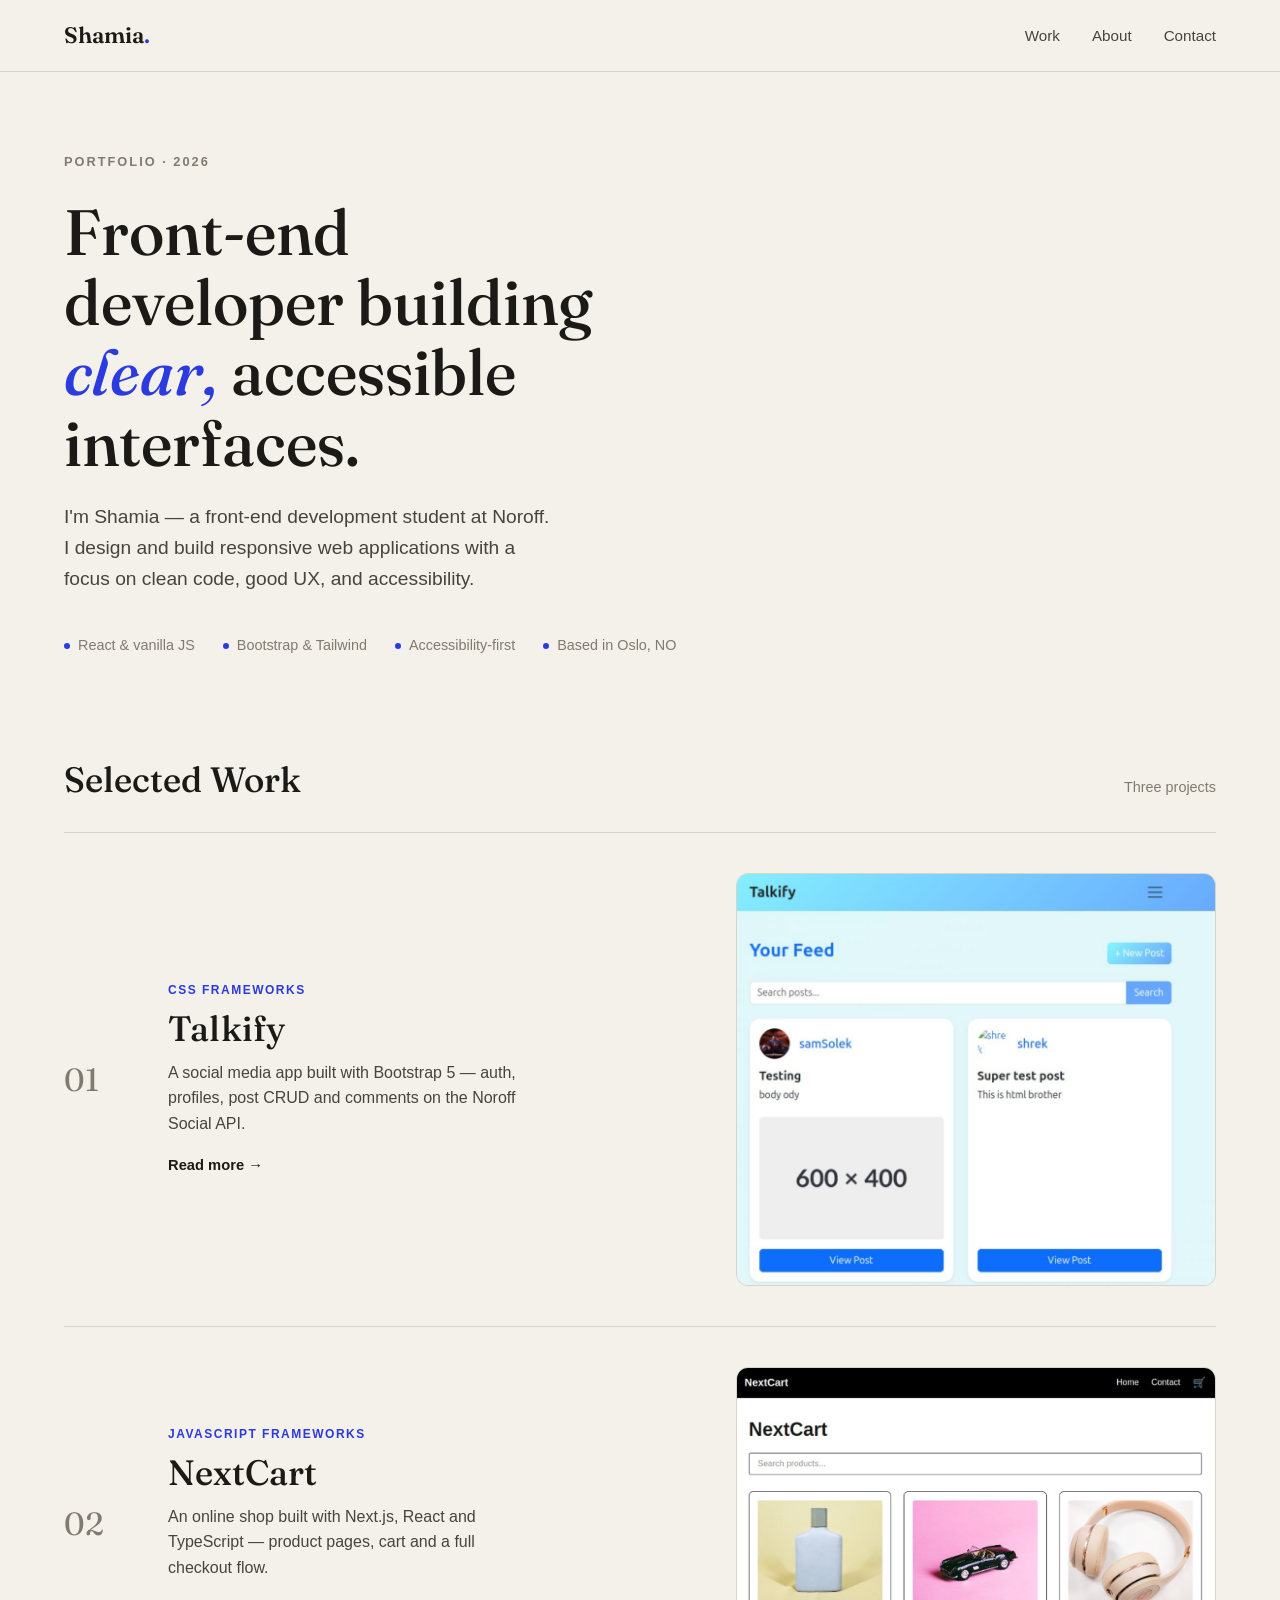
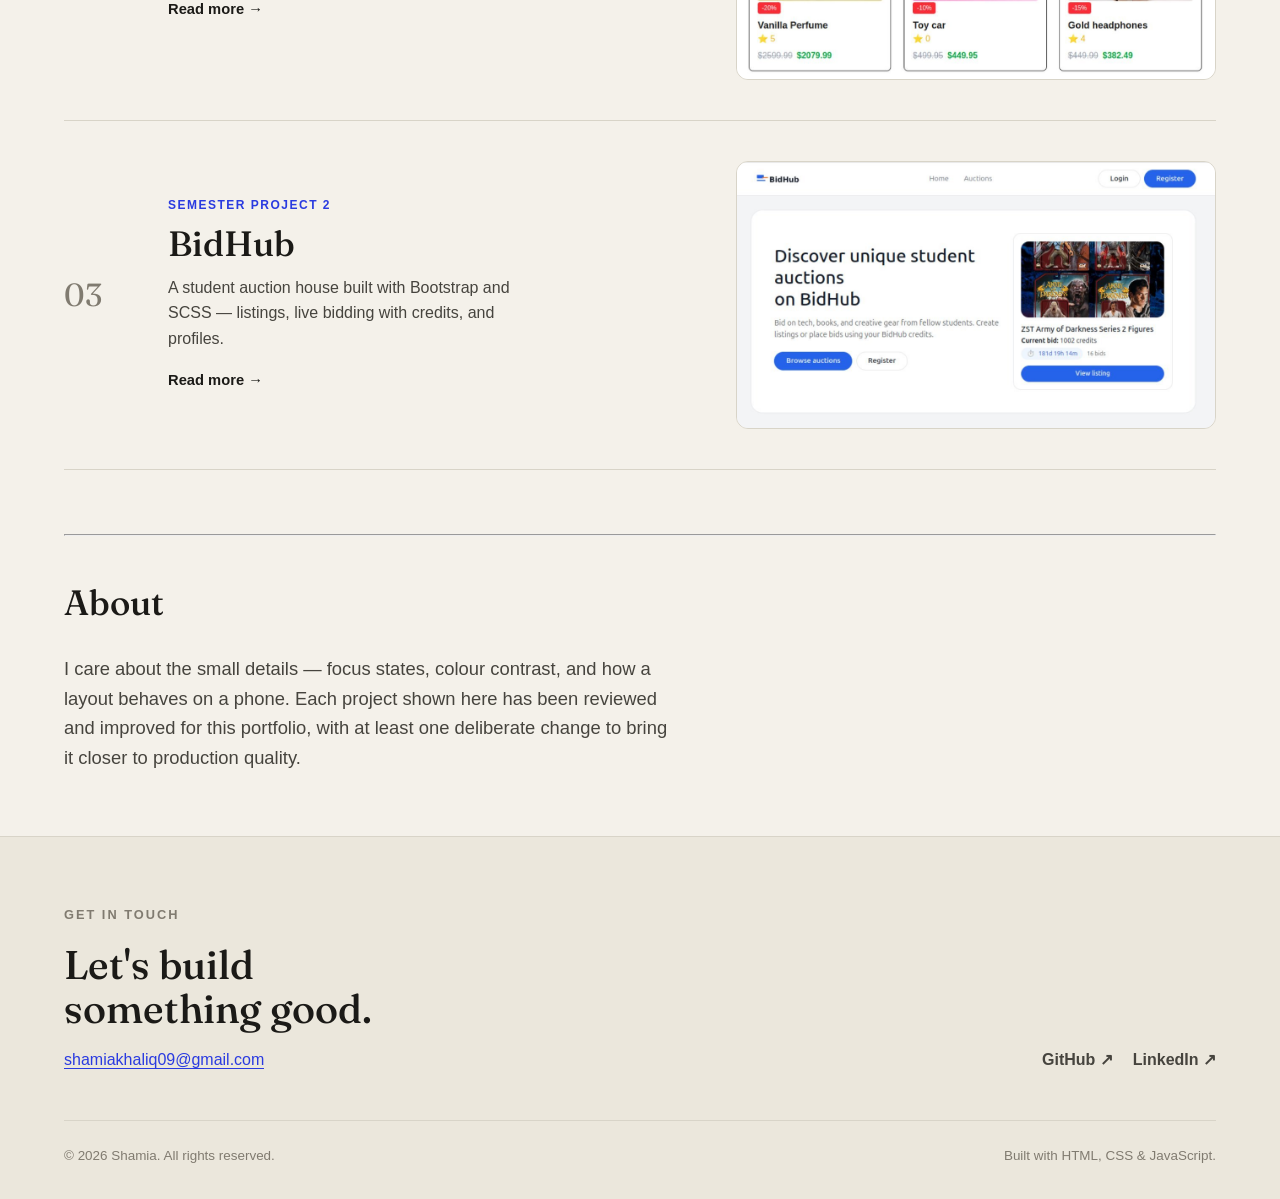
==== index.html @ b8490614 "Build portfolio: home page, three projects single page, styles and added favicona and the screen sho" ====
<!doctype html>
<html lang="en">
  <head>
    <meta charset="UTF-8" />
    <meta name="viewport" content="width=device-width, initial-scale=1.0" />
    <title>Shamia — Front-End Developer · Portfolio</title>
    <meta
      name="description"
      content="Portfolio of Shamia, front-end development student at Noroff. Featuring projects built with Bootstrap, React, and the Noroff APIs."
    />
    <link rel="icon" href="images/favicon.ico" />
    <link
      href="https://fonts.googleapis.com/css2?family=Fraunces:ital,opsz,wght@0,9..144,500;0,9..144,600;1,9..144,500&family=Hanken+Grotesque:wght@400;500;600;700&display=swap"
      rel="stylesheet"
    />
    <link rel="stylesheet" href="css/variables.css" />
    <link rel="stylesheet" href="css/styles.css" />
  </head>
  <body>
    <a class="skip-link" href="#work">Skip to projects</a>

    <header class="site-header">
      <div class="wrap nav">
        <a class="brand" href="index.html">Shamia<span class="dot">.</span></a>
        <button
          class="nav-toggle"
          aria-label="Toggle menu"
          aria-expanded="false"
        >
          ☰
        </button>
        <ul class="nav-links">
          <li><a href="#work">Work</a></li>
          <li><a href="#about">About</a></li>
          <li><a href="#contact">Contact</a></li>
        </ul>
      </div>
    </header>

    <main>
      <section class="hero wrap">
        <span class="eyebrow">Portfolio · 2026</span>
        <h1>
          Front-end developer building
          <span class="accent">clear,</span> accessible interfaces.
        </h1>
        <p class="hero-sub">
          I'm Shamia — a front-end development student at Noroff. I design and
          build responsive web applications with a focus on clean code, good UX,
          and accessibility.
        </p>
        <div class="hero-meta">
          <span><span class="dot-sep"></span> React &amp; vanilla JS</span>
          <span><span class="dot-sep"></span> Bootstrap &amp; Tailwind</span>
          <span><span class="dot-sep"></span> Accessibility-first</span>
          <span><span class="dot-sep"></span> Based in Oslo, NO</span>
        </div>
      </section>

      <section id="work" class="wrap">
        <div class="section-head">
          <h2>Selected Work</h2>
          <span class="count">Three projects</span>
        </div>

        <div class="work-list">
          <a class="card" href="project-talkify.html">
            <span class="card-index">01</span>
            <div class="card-body">
              <p class="card-kicker">CSS Frameworks</p>
              <h3 class="card-title">Talkify</h3>
              <p class="card-desc">
                A social media app built with Bootstrap 5 — auth, profiles, post
                CRUD and comments on the Noroff Social API.
              </p>
              <span class="read-more">Read more &rarr;</span>
            </div>
            <div class="card-media">
              <img
                src="images/talkify.jpg"
                alt="Screenshot of the Talkify social media app"
                width="600"
                height="400"
              />
            </div>
          </a>

          <a class="card" href="project-nextcart.html">
            <span class="card-index">02</span>
            <div class="card-body">
              <p class="card-kicker">JavaScript Frameworks</p>
              <h3 class="card-title">NextCart</h3>
              <p class="card-desc">
                An online shop built with Next.js, React and TypeScript —
                product pages, cart and a full checkout flow.
              </p>
              <span class="read-more">Read more &rarr;</span>
            </div>
            <div class="card-media">
              <img
                src="images/nextcart.jpg"
                alt="Screenshot of the NextCart online shop"
                width="600"
                height="400"
              />
            </div>
          </a>

          <a class="card" href="project-bidhub.html">
            <span class="card-index">03</span>
            <div class="card-body">
              <p class="card-kicker">Semester Project 2</p>
              <h3 class="card-title">BidHub</h3>
              <p class="card-desc">
                A student auction house built with Bootstrap and SCSS —
                listings, live bidding with credits, and profiles.
              </p>
              <span class="read-more">Read more &rarr;</span>
            </div>
            <div class="card-media">
              <img
                src="images/bidhub.jpg"
                alt="Screenshot of the BidHub auction app"
                width="600"
                height="400"
              />
            </div>
          </a>
        </div>
      </section>

      <section id="about" class="wrap">
        <hr class="rule" />
        <div class="section-head">
          <h2>About</h2>
        </div>
        <p class="about-text">
          I care about the small details — focus states, colour contrast, and
          how a layout behaves on a phone. Each project shown here has been
          reviewed and improved for this portfolio, with at least one deliberate
          change to bring it closer to production quality.
        </p>
      </section>
    </main>

    <footer id="contact" class="site-footer">
      <div class="wrap">
        <div class="footer-grid">
          <div class="footer-cta">
            <span class="eyebrow">Get in touch</span>
            <h2>Let's build something good.</h2>
            <p class="footer-email">
              <a class="mail" href="mailto:shamiakhaliq09@gmail.com"
                >shamiakhaliq09@gmail.com</a
              >
            </p>
          </div>
          <ul class="footer-social">
            <li>
              <a
                href="https://github.com/Shamia702"
                target="_blank"
                rel="noopener noreferrer"
                >GitHub ↗</a
              >
            </li>
            <li>
              <a
                href="https://www.linkedin.com/in/shamia-shamia-6892a81a2/?skipRedirect=true"
                target="_blank"
                rel="noopener noreferrer"
                >LinkedIn ↗</a
              >
            </li>
          </ul>
        </div>
        <div class="footer-base">
          <span>© 2026 Shamia. All rights reserved.</span>
          <span>Built with HTML, CSS &amp; JavaScript.</span>
        </div>
      </div>
    </footer>

    <script src="js/script.js"></script>
  </body>
</html>
---- css/variables.css ----
:root {
  --background: #f4f1ea;
  --background-alt: #ebe7dc;
  --card-bg: #fbfaf6;
  --text: #1b1a17;
  --text-soft: #46443e;
  --text-muted: #807b70;
  --border: #d8d4c8;
  --accent: #2a3be0;

  --font-display: "Fraunces", Georgia, serif;
  --font-body: "Hanken Grotesque", Arial, sans-serif;
}
---- css/styles.css ----
* {
  margin: 0;
  padding: 0;
  box-sizing: border-box;
}

img {
  display: block;
  max-width: 100%;
  height: auto;
}

a {
  color: inherit;
}

body {
  font-family: var(--font-body);
  background-color: var(--background);
  color: var(--text);
  line-height: 1.6;
}

.skip-link {
  position: absolute;
  left: 1rem;
  top: -3rem;
  background-color: var(--text);
  color: var(--background);
  padding: 0.6rem 1rem;
  border-radius: 6px;
  z-index: 100;
}

.skip-link:focus {
  top: 1rem;
}

a:focus-visible,
button:focus-visible {
  outline: 3px solid var(--accent);
  outline-offset: 2px;
}
.wrap {
  width: 90%;
  max-width: 1160px;
  margin: 0 auto;
}

h1,
h2,
h3 {
  font-family: var(--font-display);
  font-weight: 500;
  line-height: 1.1;
}

.eyebrow {
  font-size: 0.8rem;
  font-weight: 600;
  letter-spacing: 2px;
  text-transform: uppercase;
  color: var(--text-muted);
}

.site-header {
  position: sticky;
  top: 0;
  z-index: 50;
  background-color: var(--background);
  border-bottom: 1px solid var(--border);
}

.nav {
  display: flex;
  align-items: center;
  justify-content: space-between;
  padding: 1.1rem 0;
}

.brand {
  font-family: var(--font-display);
  font-size: 1.4rem;
  font-weight: 600;
  text-decoration: none;
}

.brand .dot {
  color: var(--accent);
}

.nav-links {
  display: flex;
  gap: 2rem;
  list-style: none;
  align-items: center;
}

.nav-links a {
  text-decoration: none;
  font-size: 0.95rem;
  font-weight: 500;
  color: var(--text-soft);
}

.nav-links a:hover {
  color: var(--accent);
}

.nav-toggle {
  display: none;
  background: none;
  border: none;
  cursor: pointer;
  padding: 0.4rem;
  font-size: 1.6rem;
  line-height: 1;
}
.hero {
  padding: 5rem 0 3.5rem 0;
}

.hero .eyebrow {
  display: block;
  margin-bottom: 1.5rem;
}

.hero h1 {
  font-size: 4rem;
  max-width: 14ch;
}

.hero h1 .accent {
  color: var(--accent);
  font-style: italic;
}

.hero-sub {
  margin-top: 1.5rem;
  max-width: 46ch;
  font-size: 1.2rem;
  color: var(--text-soft);
}

.hero-meta {
  margin-top: 2.5rem;
  display: flex;
  flex-wrap: wrap;
  gap: 0.75rem 1.75rem;
  font-size: 0.9rem;
  color: var(--text-muted);
}

.hero-meta span {
  display: flex;
  align-items: center;
  gap: 0.5rem;
}

.dot-sep {
  width: 6px;
  height: 6px;
  border-radius: 50%;
  background-color: var(--accent);
}
.section-head {
  display: flex;
  align-items: baseline;
  justify-content: space-between;
  flex-wrap: wrap;
  padding-top: 3rem;
  padding-bottom: 2rem;
}

.section-head h2 {
  font-size: 2.2rem;
}

.section-head .count {
  color: var(--text-muted);
  font-size: 0.9rem;
}

.work-list {
  padding-bottom: 4rem;
}

.card {
  display: grid;
  grid-template-columns: 4rem 1.1fr 1fr;
  gap: 2.5rem;
  align-items: center;
  padding: 2.5rem 0;
  border-top: 1px solid var(--border);
  text-decoration: none;
  color: inherit;
}

.work-list .card:last-child {
  border-bottom: 1px solid var(--border);
}

.card:hover .card-title {
  color: var(--accent);
}

.card:hover .card-media img {
  transform: scale(1.04);
}

.card-index {
  font-family: var(--font-display);
  font-size: 2rem;
  color: var(--text-muted);
}

.card-kicker {
  font-size: 0.75rem;
  font-weight: 600;
  letter-spacing: 1.5px;
  text-transform: uppercase;
  color: var(--accent);
  margin-bottom: 0.6rem;
}

.card-title {
  font-family: var(--font-display);
  font-size: 2.2rem;
}

.card-desc {
  margin-top: 0.7rem;
  color: var(--text-soft);
  max-width: 42ch;
}

.read-more {
  margin-top: 1.1rem;
  display: inline-block;
  font-weight: 600;
  font-size: 0.92rem;
  color: var(--text);
}

.card-media {
  border-radius: 12px;
  overflow: hidden;
  background-color: var(--background-alt);
  border: 1px solid var(--border);
}

.card-media img {
  width: 100%;
  height: 100%;
  object-fit: cover;
  transition: transform 0.5s ease;
}

.article-top {
  padding: 1.5rem 0;
}

.back-link {
  display: inline-block;
  text-decoration: none;
  font-weight: 600;
  font-size: 0.9rem;
  color: var(--text-soft);
}

.back-link:hover {
  color: var(--accent);
}

.article-header {
  padding: 2rem 0;
}

.article-header .kicker {
  font-size: 0.8rem;
  font-weight: 600;
  letter-spacing: 2px;
  text-transform: uppercase;
  color: var(--accent);
  margin-bottom: 1rem;
}

.title-row {
  display: flex;
  align-items: flex-start;
  justify-content: space-between;
  gap: 1.5rem;
  flex-wrap: wrap;
}

.article-title {
  font-size: 3rem;
  max-width: 16ch;
}
.share-btn {
  display: flex;
  align-items: center;
  gap: 0.5rem;
  background-color: var(--card-bg);
  border: 1px solid var(--border);
  padding: 0.65rem 1.05rem;
  border-radius: 30px;
  font-size: 0.9rem;
  font-weight: 600;
  font-family: var(--font-body);
  cursor: pointer;
}

.share-btn:hover {
  border-color: var(--accent);
  color: var(--accent);
}

.share-btn.copied {
  background-color: var(--accent);
  color: var(--background);
  border-color: var(--accent);
}

.share-btn svg {
  width: 16px;
  height: 16px;
}

/* Article image + caption */
.article-figure {
  margin: 2rem 0;
}

.article-figure .frame {
  border-radius: 12px;
  overflow: hidden;
  border: 1px solid var(--border);
  background-color: var(--background-alt);
}

.article-figure figcaption {
  margin-top: 0.85rem;
  font-size: 0.85rem;
  color: var(--text-muted);
}
.article-links {
  display: flex;
  flex-wrap: wrap;
  gap: 0.9rem;
  padding-bottom: 2rem;
  border-bottom: 1px solid var(--border);
}

.ext-link {
  display: flex;
  align-items: center;
  gap: 0.5rem;
  text-decoration: none;
  font-weight: 600;
  font-size: 0.92rem;
  padding: 0.7rem 1.15rem;
  border-radius: 30px;
  border: 1px solid var(--border);
  background-color: var(--card-bg);
}

.ext-link.primary {
  background-color: var(--text);
  color: var(--background);
  border-color: var(--text);
}

.ext-link.primary:hover {
  background-color: var(--accent);
  border-color: var(--accent);
}

.ext-link:hover {
  border-color: var(--text);
}

.ext-link svg {
  width: 16px;
  height: 16px;
}

.article-body {
  display: grid;
  grid-template-columns: 1fr 18rem;
  gap: 4rem;
  padding: 3rem 0 4rem 0;
}

.prose {
  max-width: 64ch;
}

.prose h2 {
  font-size: 1.7rem;
  margin-top: 2.5rem;
  margin-bottom: 0.9rem;
}

.prose p {
  margin-bottom: 1.15rem;
  color: var(--text-soft);
}

.prose .lead {
  font-size: 1.3rem;
  color: var(--text);
  margin-bottom: 1.75rem;
}

.prose ul {
  margin-bottom: 1.3rem;
  padding-left: 1.2rem;
  color: var(--text-soft);
}

.prose li {
  margin-bottom: 0.5rem;
}

.prose strong {
  color: var(--text);
}
.improve {
  border-left: 3px solid var(--accent);
  background-color: var(--background-alt);
  padding: 1.25rem 1.5rem;
  border-radius: 0 12px 12px 0;
  margin: 1.75rem 0;
}

.improve .tag {
  font-size: 0.72rem;
  font-weight: 700;
  letter-spacing: 1.5px;
  text-transform: uppercase;
  color: var(--accent);
}

.improve p {
  margin-top: 0.5rem;
}
.aside {
  font-size: 0.92rem;
}

.aside dl {
  display: grid;
  gap: 1.1rem;
}

.aside dt {
  font-size: 0.72rem;
  font-weight: 700;
  letter-spacing: 1px;
  text-transform: uppercase;
  color: var(--text-muted);
  margin-bottom: 0.2rem;
}

.aside dd {
  color: var(--text);
}

.tag-row {
  display: flex;
  flex-wrap: wrap;
  gap: 0.4rem;
  margin-top: 0.3rem;
}

.chip {
  font-size: 0.78rem;
  padding: 0.25rem 0.7rem;
  border: 1px solid var(--border);
  border-radius: 30px;
  background-color: var(--card-bg);
  color: var(--text-soft);
}
.next-project {
  border-top: 1px solid var(--border);
  padding: 3rem 0;
}

.next-project a {
  text-decoration: none;
  display: flex;
  justify-content: space-between;
  align-items: center;
  gap: 1rem;
  flex-wrap: wrap;
}

.next-project .label {
  font-size: 0.8rem;
  letter-spacing: 1.5px;
  text-transform: uppercase;
  color: var(--text-muted);
}

.next-project h3 {
  font-size: 2.2rem;
}

.next-project a:hover h3 {
  color: var(--accent);
}

.about-text {
  max-width: 60ch;
  color: var(--text-soft);
  font-size: 1.15rem;
  padding-bottom: 4rem;
}

.site-footer {
  border-top: 1px solid var(--border);
  padding: 4rem 0 2rem 0;
  background-color: var(--background-alt);
}

.footer-grid {
  display: flex;
  justify-content: space-between;
  gap: 2rem;
  flex-wrap: wrap;
  align-items: flex-end;
}

.footer-cta h2 {
  font-size: 2.5rem;
  max-width: 14ch;
  margin-top: 1rem;
}

.footer-cta .mail {
  color: var(--accent);
  text-decoration: none;
  border-bottom: 1px solid var(--accent);
}
.footer-email {
  margin-top: 1rem;
}
.footer-social {
  display: flex;
  gap: 1.25rem;
  list-style: none;
}

.footer-social a {
  text-decoration: none;
  font-weight: 600;
  color: var(--text-soft);
}

.footer-social a:hover {
  color: var(--accent);
}

.footer-base {
  margin-top: 3rem;
  padding-top: 1.5rem;
  border-top: 1px solid var(--border);
  display: flex;
  justify-content: space-between;
  gap: 1rem;
  flex-wrap: wrap;
  font-size: 0.84rem;
  color: var(--text-muted);
}

.toast {
  position: fixed;
  left: 50%;
  bottom: 2rem;
  transform: translateX(-50%);
  background-color: var(--text);
  color: var(--background);
  padding: 0.8rem 1.4rem;
  border-radius: 30px;
  font-size: 0.9rem;
  opacity: 0;
  visibility: hidden;
  transition: opacity 0.3s ease;
}

.toast.show {
  opacity: 1;
  visibility: visible;
}
@media (max-width: 860px) {
  .hero h1 {
    font-size: 3rem;
  }

  .card {
    grid-template-columns: 1fr;
    gap: 1rem;
  }

  .card-index {
    display: none;
  }

  .card-media {
    order: -1;
  }

  .article-body {
    grid-template-columns: 1fr;
    gap: 2rem;
  }

  .aside {
    border-top: 1px solid var(--border);
    padding-top: 1.75rem;
  }
}

@media (max-width: 620px) {
  .hero h1 {
    font-size: 2.5rem;
  }

  .article-title {
    font-size: 2.2rem;
  }

  /* Show hamburger, hide normal menu */
  .nav-toggle {
    display: block;
  }

  .nav-links {
    display: none;
    position: absolute;
    top: 100%;
    left: 0;
    right: 0;
    flex-direction: column;
    align-items: flex-start;
    gap: 0;
    background-color: var(--background);
    border-bottom: 1px solid var(--border);
    padding: 0 5%;
  }
  .nav-links.open {
    display: flex;
  }

  .nav-links li {
    width: 100%;
    border-top: 1px solid var(--border);
  }

  .nav-links a {
    display: block;
    padding: 1rem 0;
    width: 100%;
  }

  .title-row {
    flex-direction: column;
  }
}
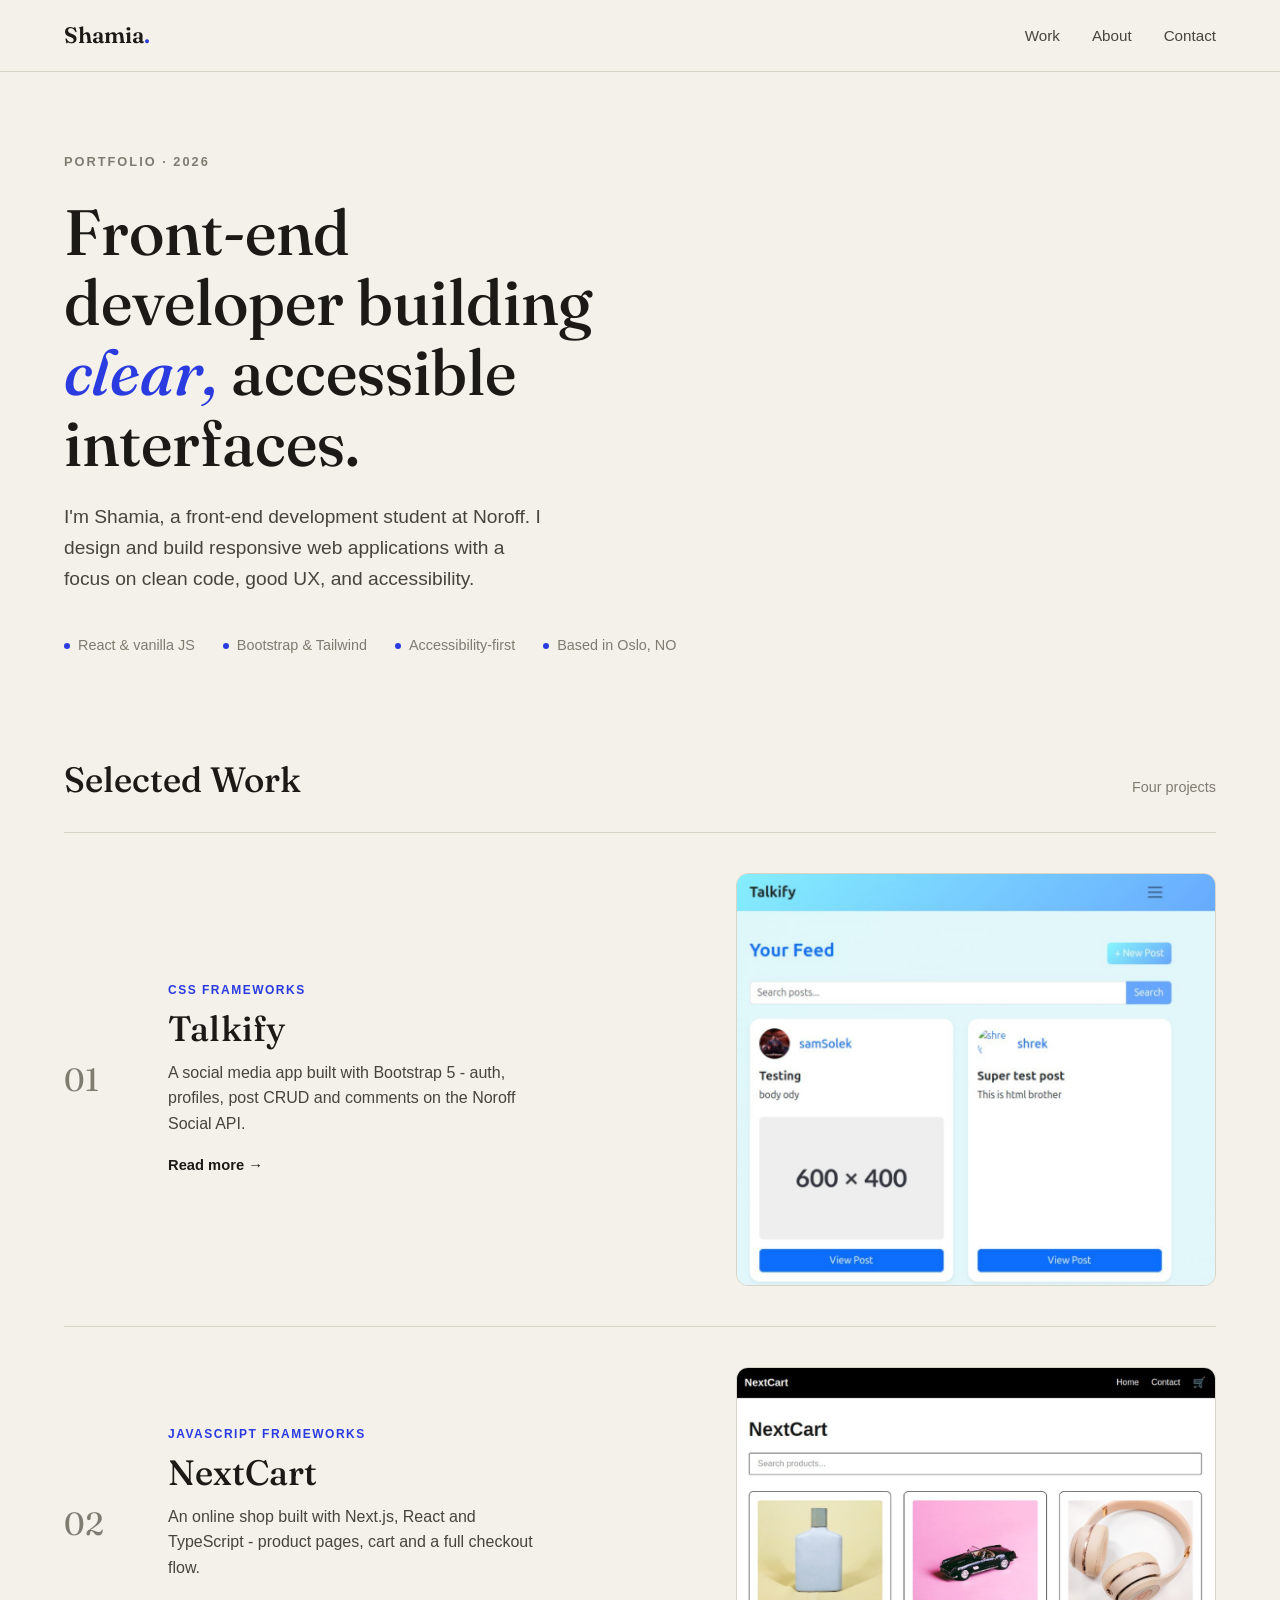
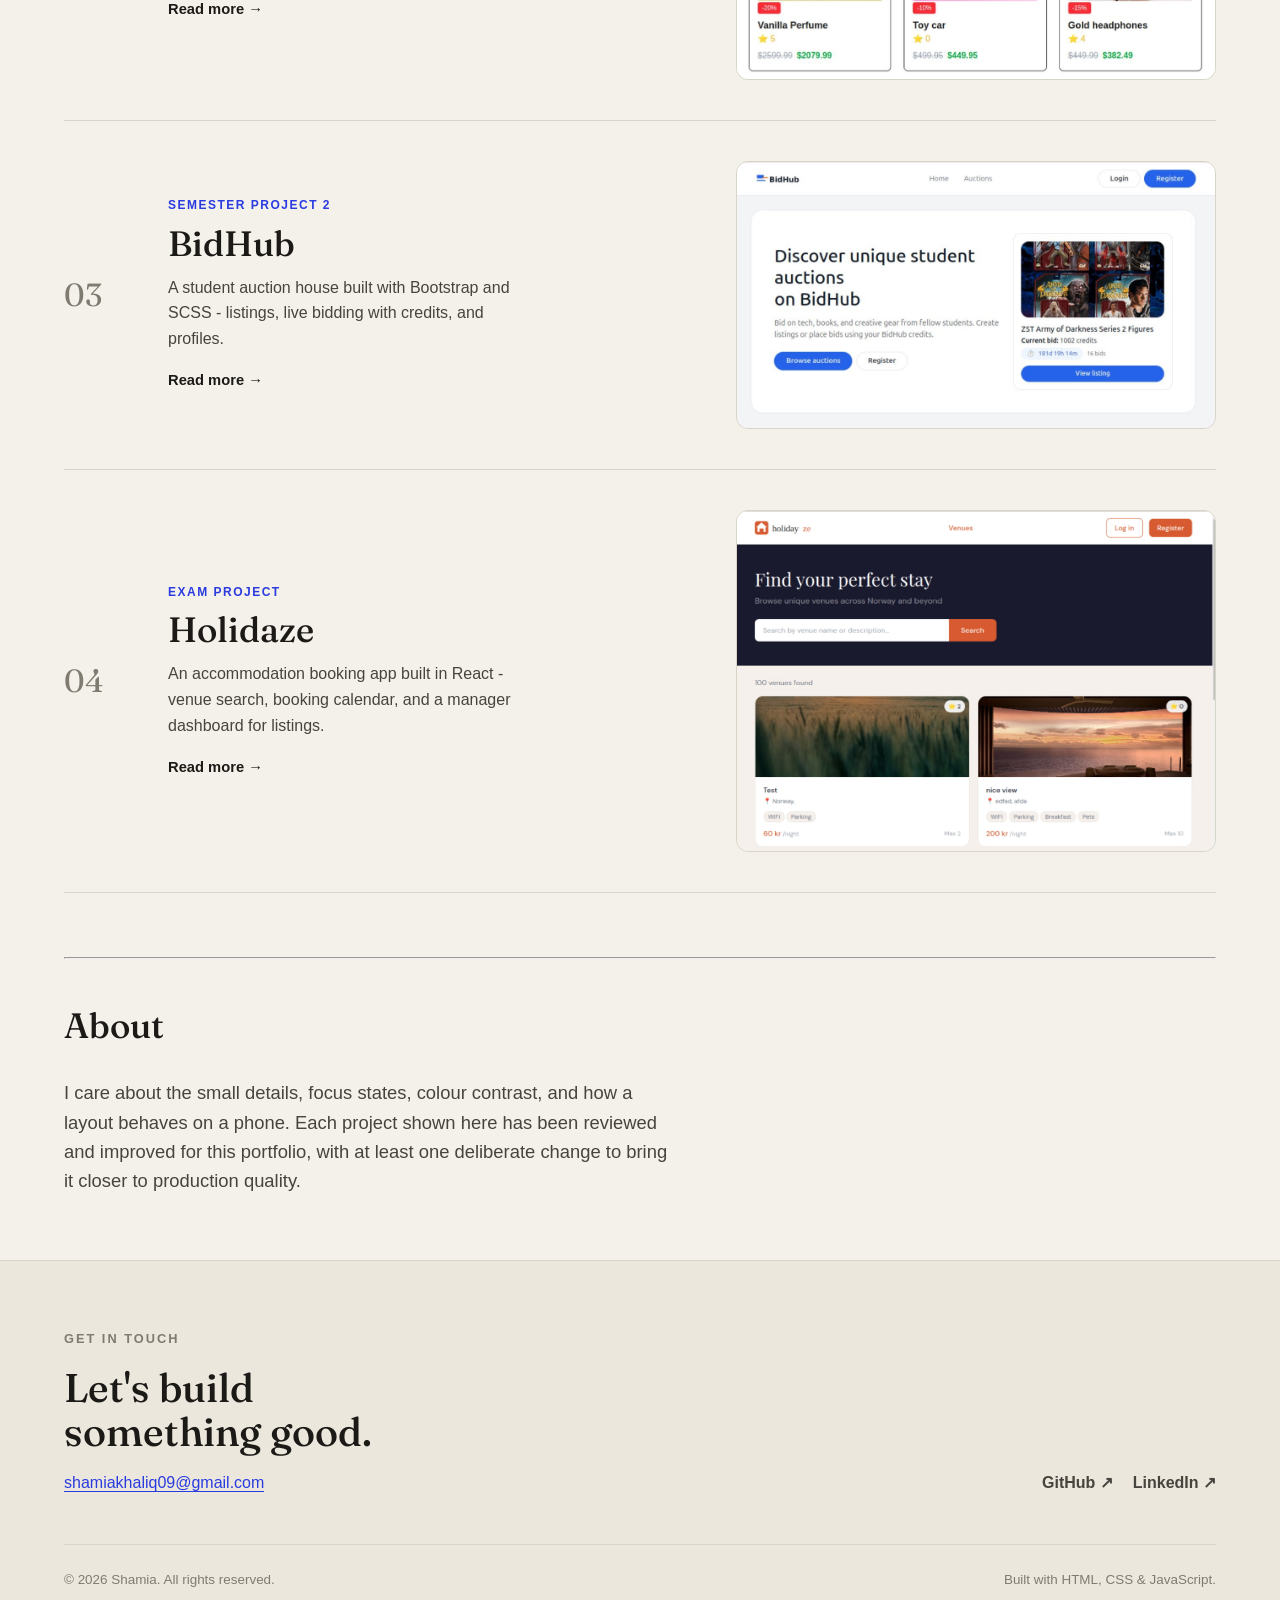
==== commit 4e30946f: "Add Holidaze project" ====
--- a/index.html
+++ b/index.html
@@ -3,7 +3,7 @@
   <head>
     <meta charset="UTF-8" />
     <meta name="viewport" content="width=device-width, initial-scale=1.0" />
-    <title>Shamia — Front-End Developer · Portfolio</title>
+    <title>Shamia - Front-End Developer · Portfolio</title>
     <meta
       name="description"
       content="Portfolio of Shamia, front-end development student at Noroff. Featuring projects built with Bootstrap, React, and the Noroff APIs."
@@ -45,7 +45,7 @@
           <span class="accent">clear,</span> accessible interfaces.
         </h1>
         <p class="hero-sub">
-          I'm Shamia — a front-end development student at Noroff. I design and
+          I'm Shamia, a front-end development student at Noroff. I design and
           build responsive web applications with a focus on clean code, good UX,
           and accessibility.
         </p>
@@ -60,7 +60,7 @@
       <section id="work" class="wrap">
         <div class="section-head">
           <h2>Selected Work</h2>
-          <span class="count">Three projects</span>
+          <span class="count">Four projects</span>
         </div>
 
         <div class="work-list">
@@ -70,7 +70,7 @@
               <p class="card-kicker">CSS Frameworks</p>
               <h3 class="card-title">Talkify</h3>
               <p class="card-desc">
-                A social media app built with Bootstrap 5 — auth, profiles, post
+                A social media app built with Bootstrap 5 - auth, profiles, post
                 CRUD and comments on the Noroff Social API.
               </p>
               <span class="read-more">Read more &rarr;</span>
@@ -91,7 +91,7 @@
               <p class="card-kicker">JavaScript Frameworks</p>
               <h3 class="card-title">NextCart</h3>
               <p class="card-desc">
-                An online shop built with Next.js, React and TypeScript —
+                An online shop built with Next.js, React and TypeScript -
                 product pages, cart and a full checkout flow.
               </p>
               <span class="read-more">Read more &rarr;</span>
@@ -112,7 +112,7 @@
               <p class="card-kicker">Semester Project 2</p>
               <h3 class="card-title">BidHub</h3>
               <p class="card-desc">
-                A student auction house built with Bootstrap and SCSS —
+                A student auction house built with Bootstrap and SCSS -
                 listings, live bidding with credits, and profiles.
               </p>
               <span class="read-more">Read more &rarr;</span>
@@ -126,6 +126,27 @@
               />
             </div>
           </a>
+
+          <a class="card" href="project-holidaze.html">
+            <span class="card-index">04</span>
+            <div class="card-body">
+              <p class="card-kicker">Exam Project</p>
+              <h3 class="card-title">Holidaze</h3>
+              <p class="card-desc">
+                An accommodation booking app built in React - venue search,
+                booking calendar, and a manager dashboard for listings.
+              </p>
+              <span class="read-more">Read more &rarr;</span>
+            </div>
+            <div class="card-media">
+              <img
+                src="images/holidaze.jpg"
+                alt="Screenshot of the Holidaze booking app"
+                width="1182"
+                height="843"
+              />
+            </div>
+          </a>
         </div>
       </section>
 
@@ -135,10 +156,10 @@
           <h2>About</h2>
         </div>
         <p class="about-text">
-          I care about the small details — focus states, colour contrast, and
-          how a layout behaves on a phone. Each project shown here has been
-          reviewed and improved for this portfolio, with at least one deliberate
-          change to bring it closer to production quality.
+          I care about the small details, focus states, colour contrast, and how
+          a layout behaves on a phone. Each project shown here has been reviewed
+          and improved for this portfolio, with at least one deliberate change
+          to bring it closer to production quality.
         </p>
       </section>
     </main>
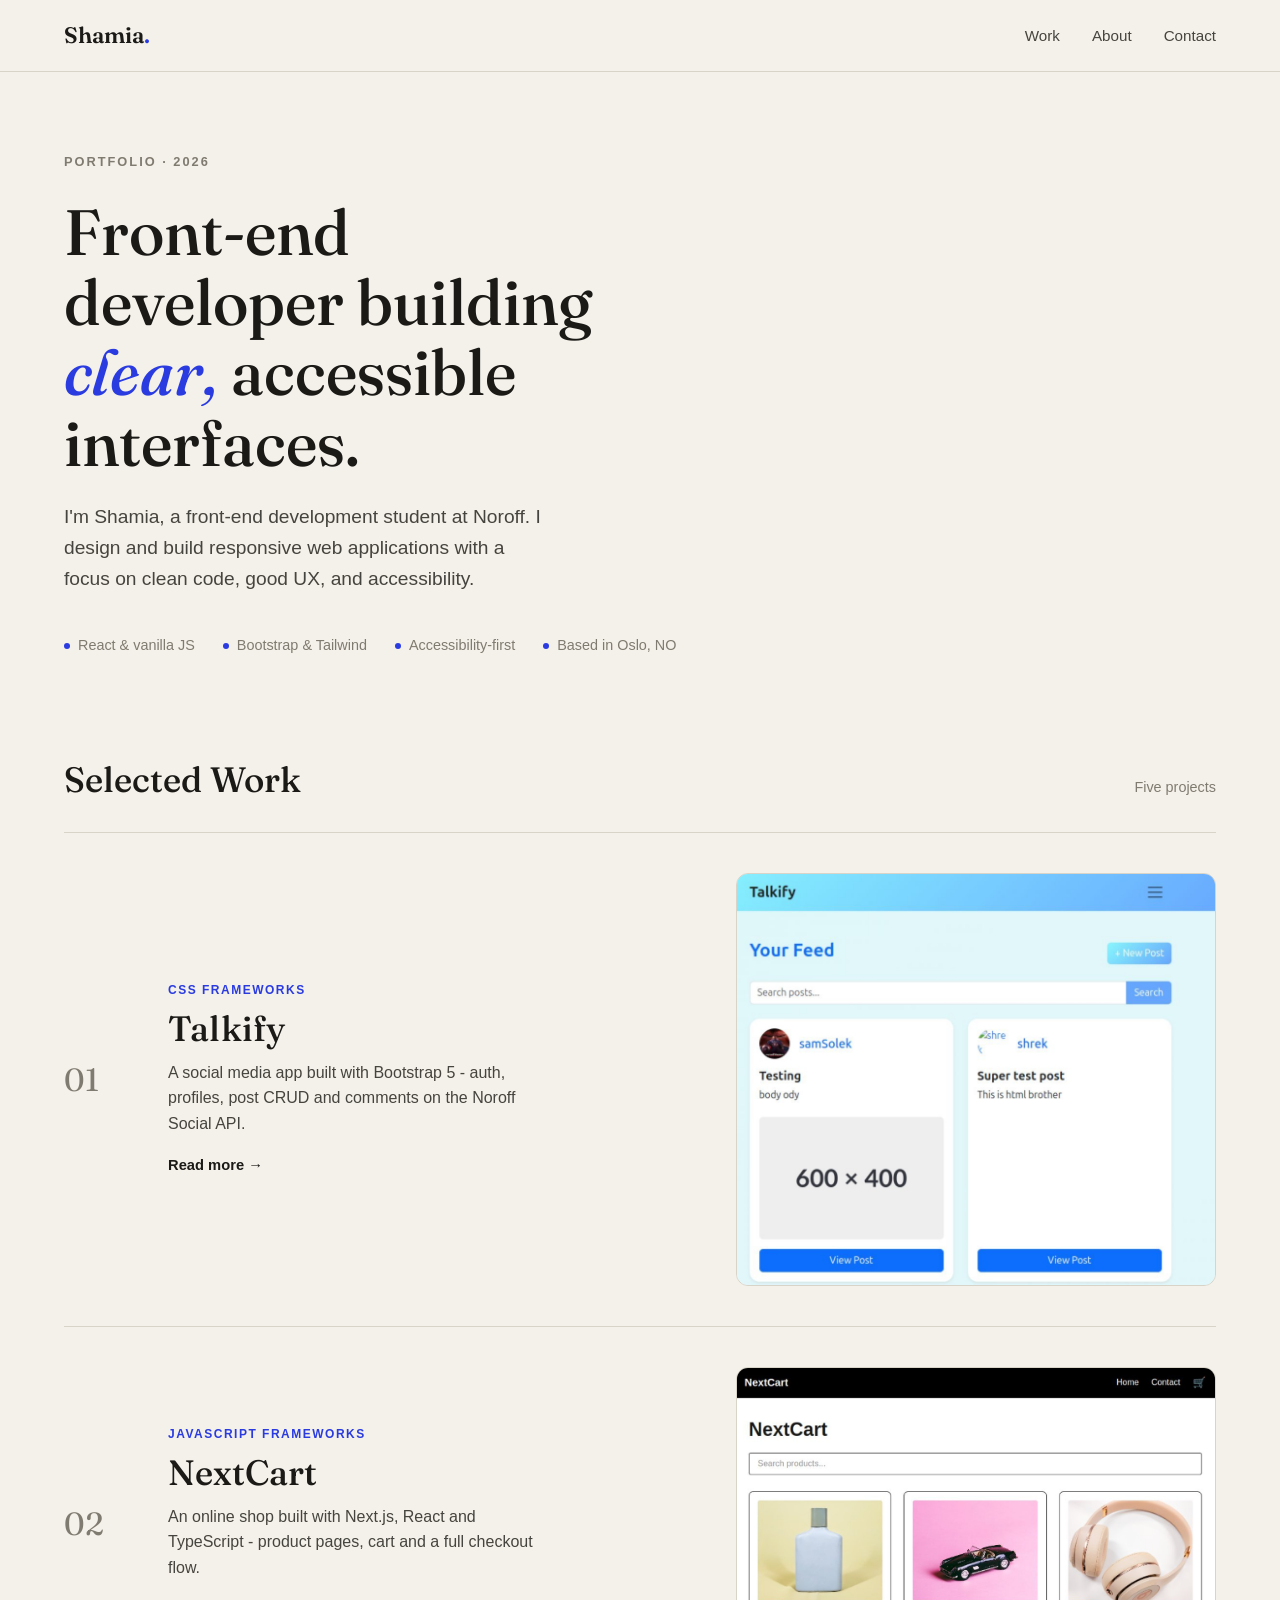
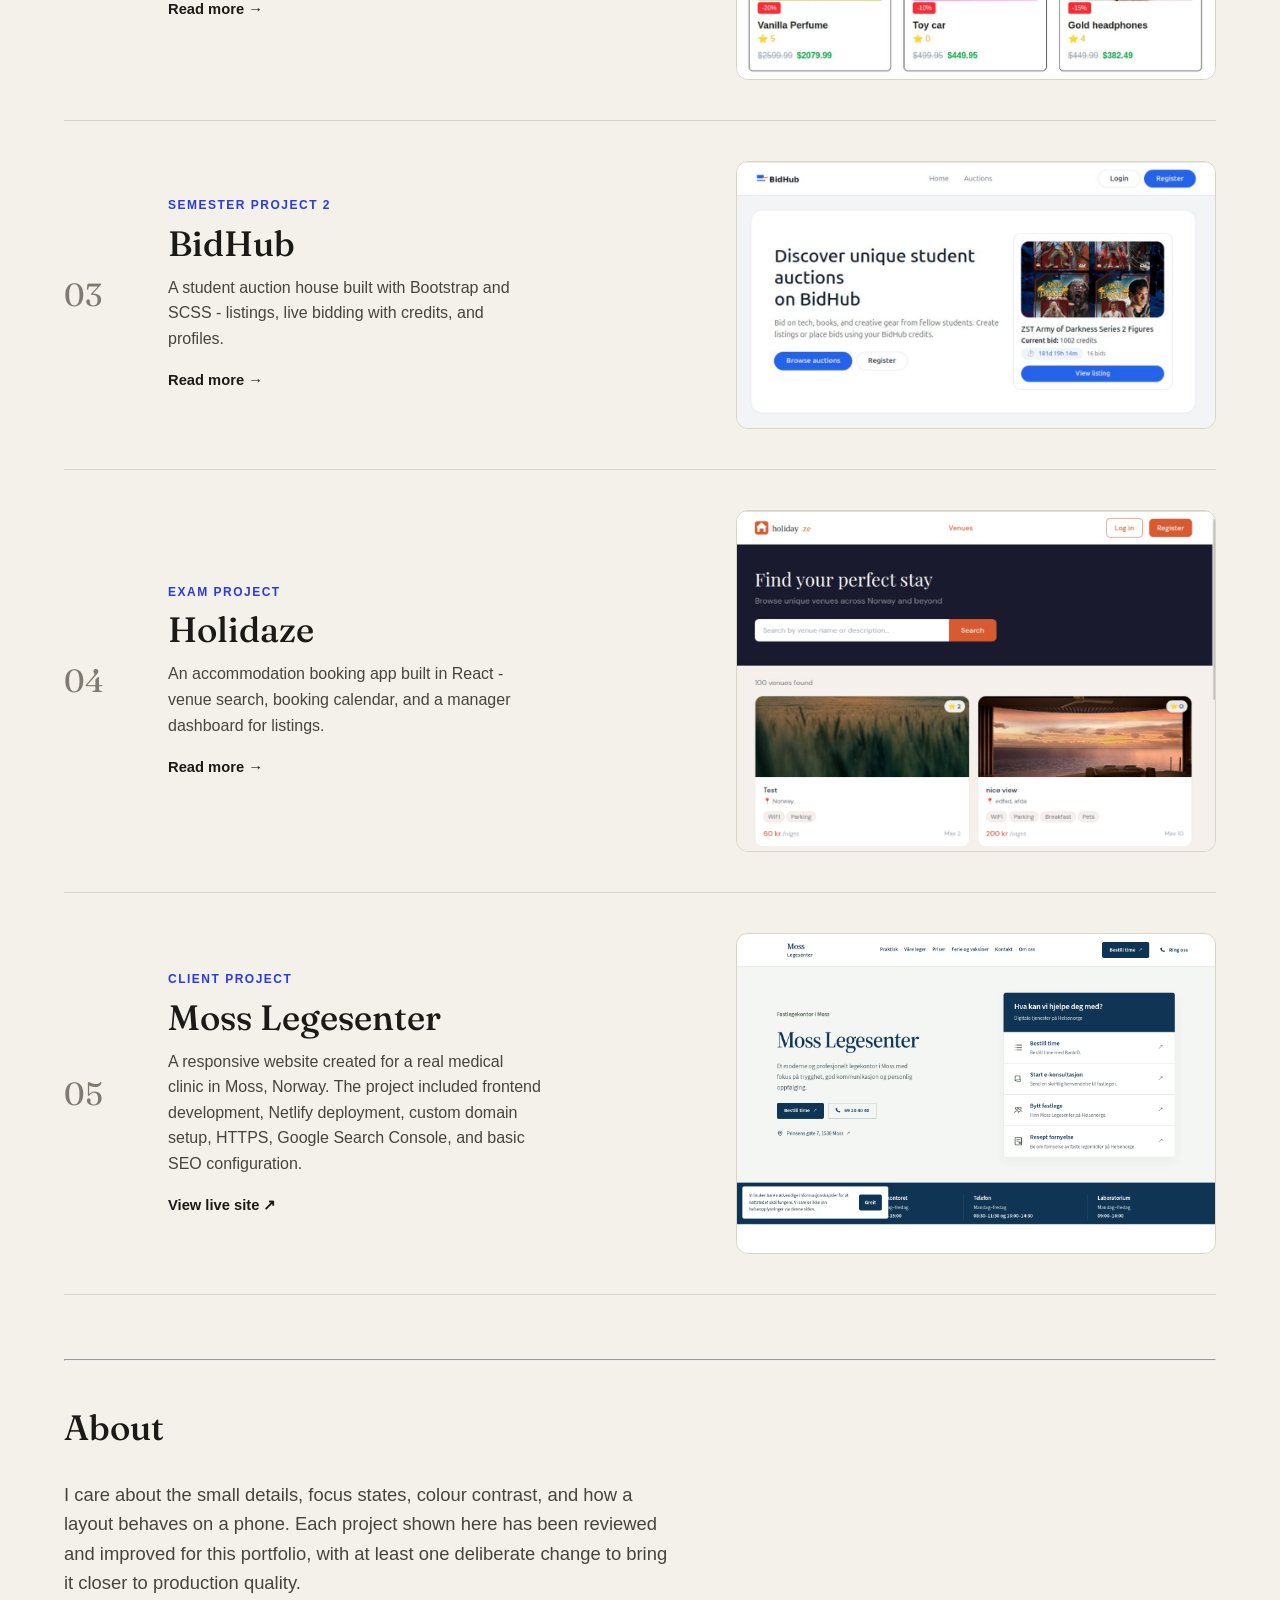
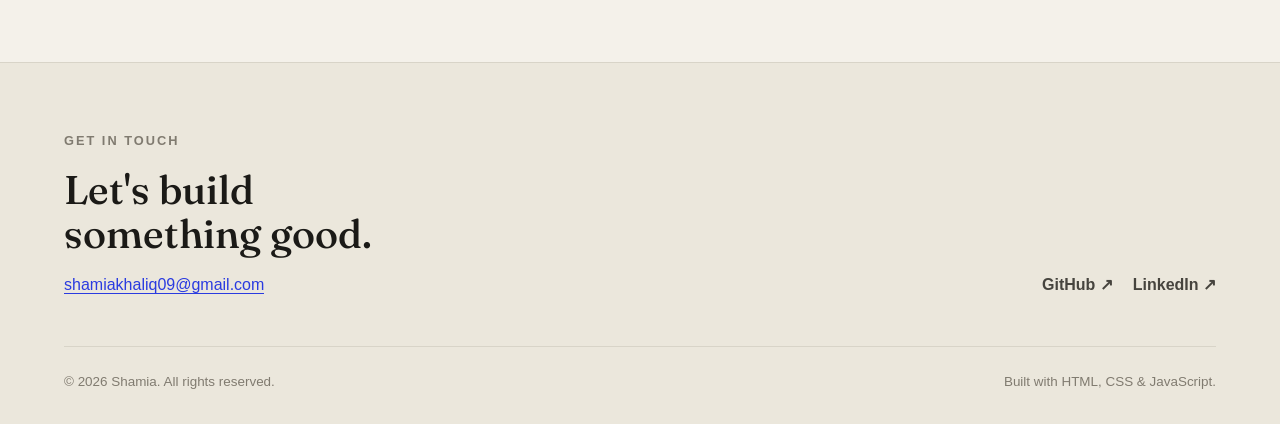
==== commit 5a0ad324: "Add Moss Legesenter client project with screenshot" ====
--- a/index.html
+++ b/index.html
@@ -60,7 +60,7 @@
       <section id="work" class="wrap">
         <div class="section-head">
           <h2>Selected Work</h2>
-          <span class="count">Four projects</span>
+          <span class="count">Five projects</span>
         </div>
 
         <div class="work-list">
@@ -144,6 +144,33 @@
                 alt="Screenshot of the Holidaze booking app"
                 width="1182"
                 height="843"
+              />
+            </div>
+          </a>
+          <a
+            class="card"
+            href="https://mosslegesenter.no"
+            target="_blank"
+            rel="noopener noreferrer"
+          >
+            <span class="card-index">05</span>
+            <div class="card-body">
+              <p class="card-kicker">Client Project</p>
+              <h3 class="card-title">Moss Legesenter</h3>
+              <p class="card-desc">
+                A responsive website created for a real medical clinic in Moss,
+                Norway. The project included frontend development, Netlify
+                deployment, custom domain setup, HTTPS, Google Search Console,
+                and basic SEO configuration.
+              </p>
+              <span class="read-more">View live site ↗</span>
+            </div>
+            <div class="card-media">
+              <img
+                src="images/moss-legesenter.png"
+                alt="Screenshot of the Moss Legesenter medical clinic website"
+                width="1440"
+                height="960"
               />
             </div>
           </a>
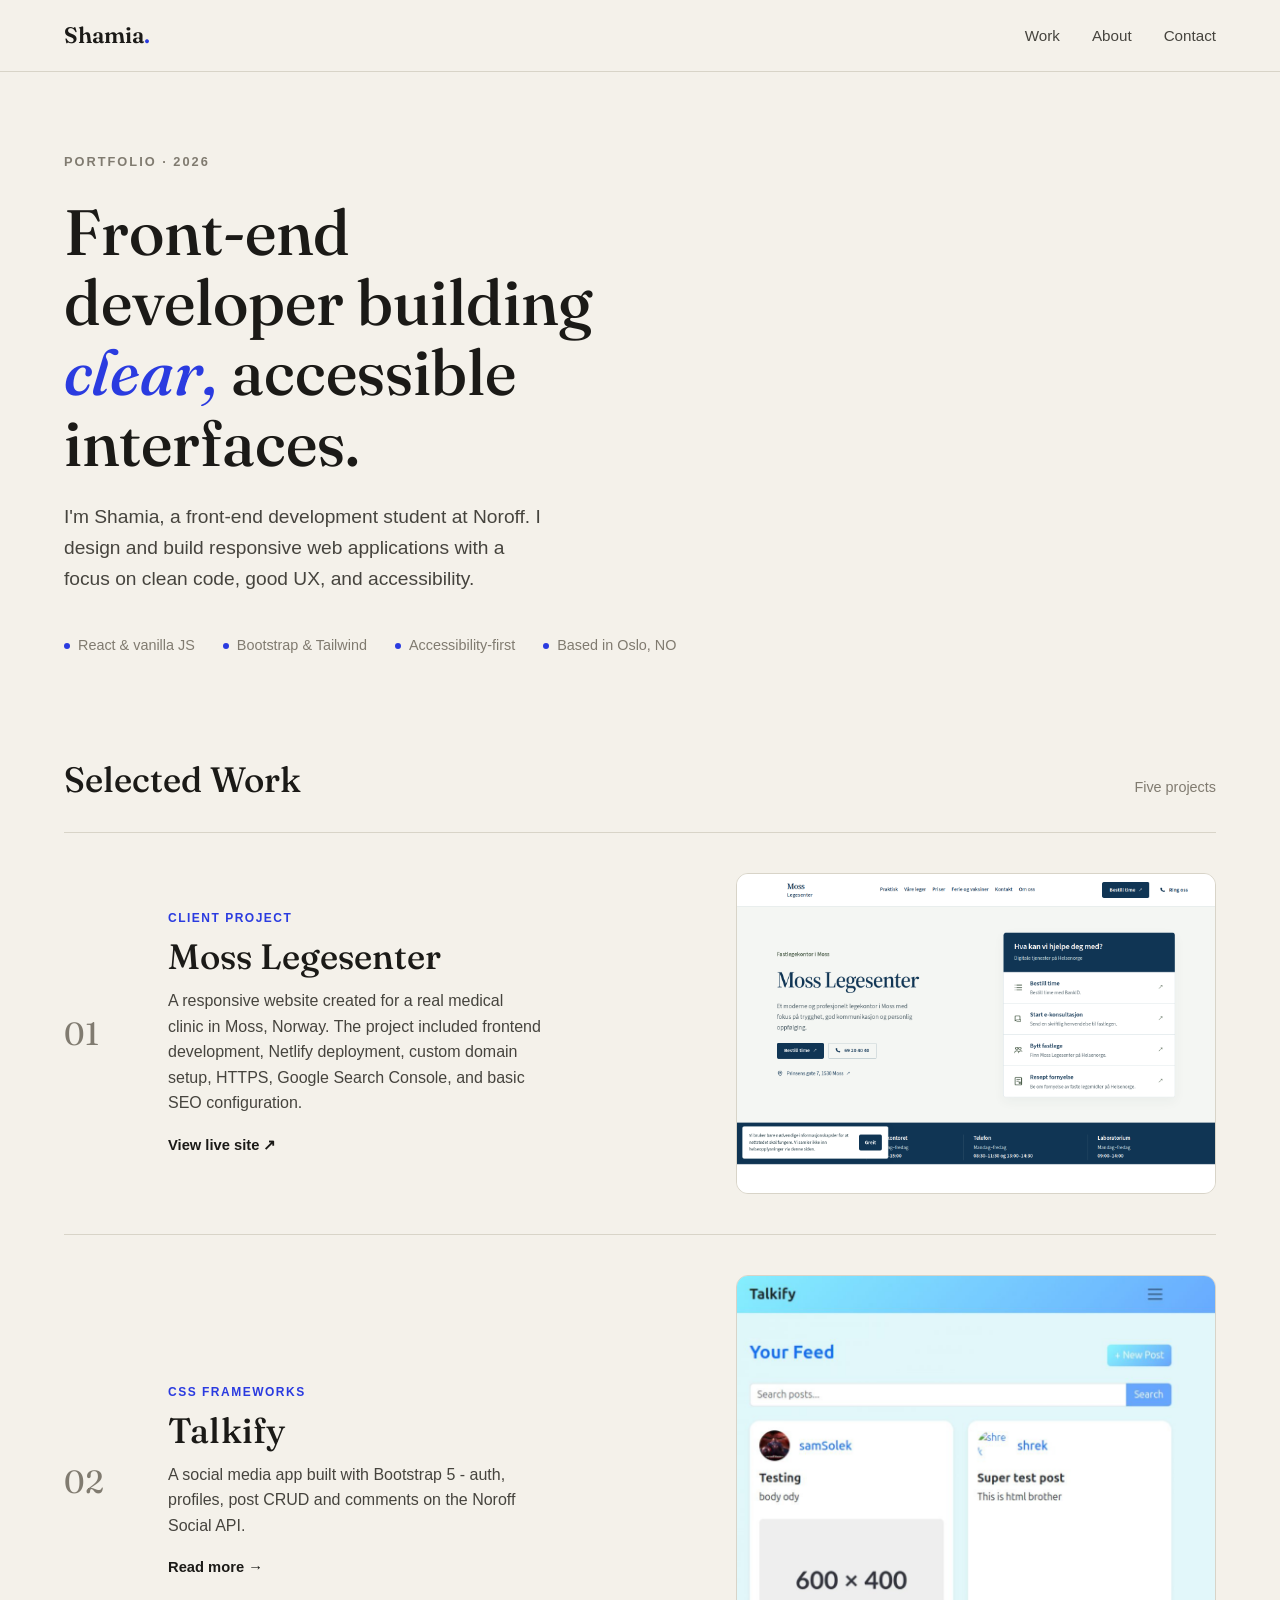
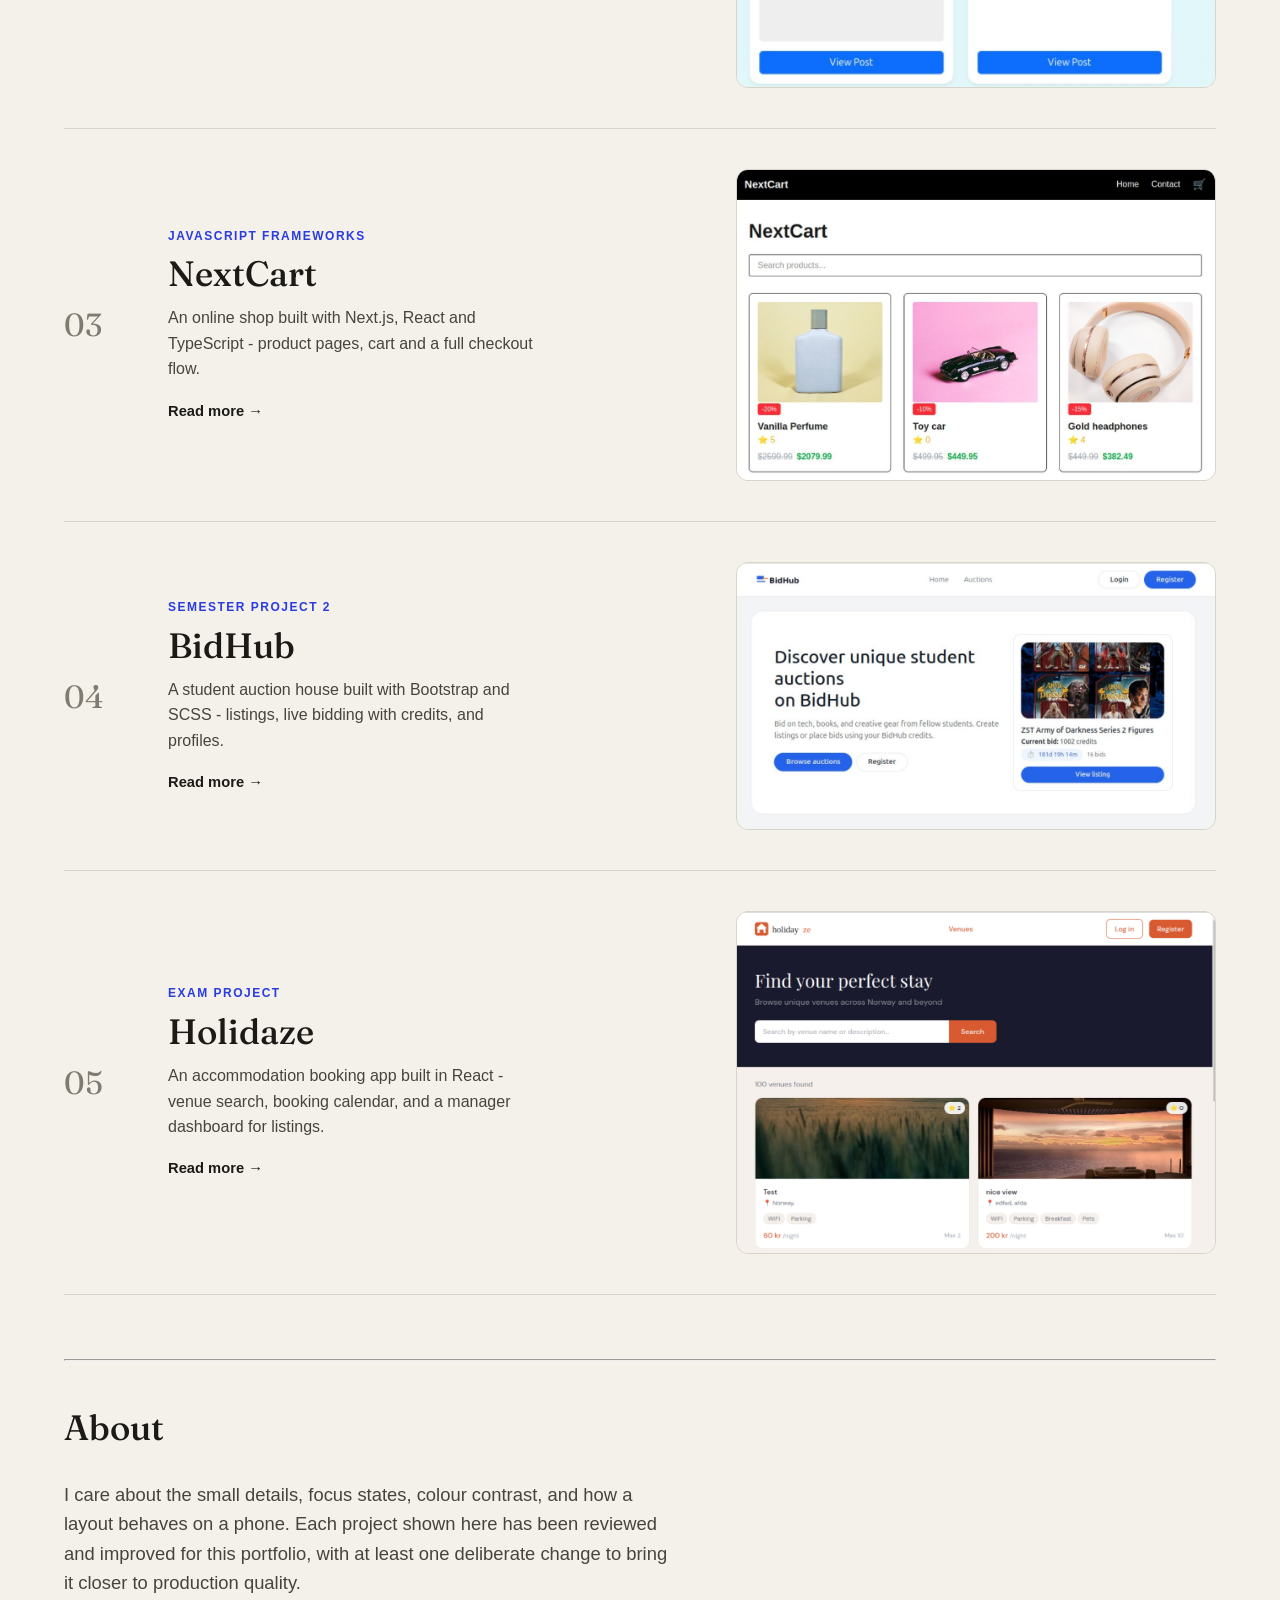
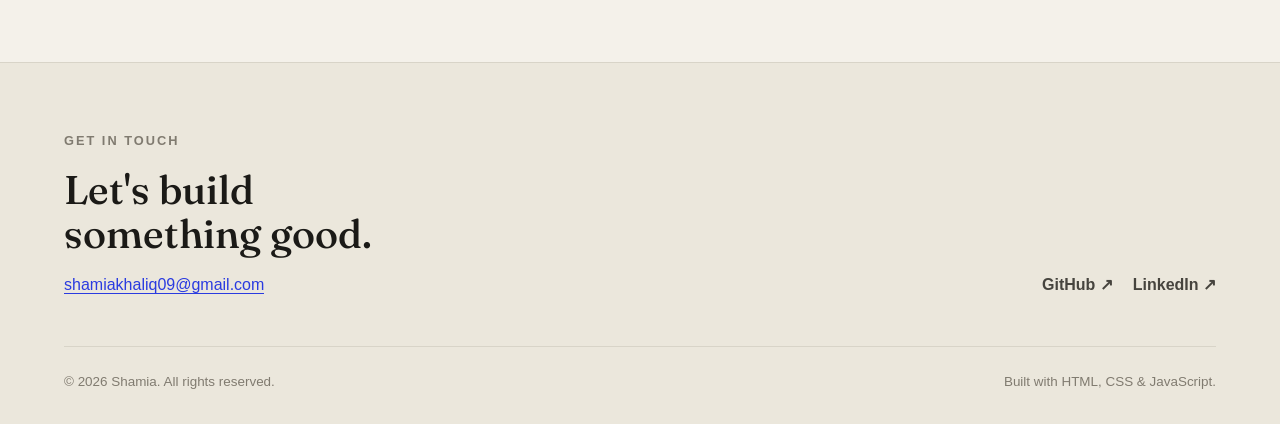
==== commit 9e925210: "Move client project to top of selected work" ====
--- a/index.html
+++ b/index.html
@@ -64,96 +64,13 @@
         </div>
 
         <div class="work-list">
-          <a class="card" href="project-talkify.html">
-            <span class="card-index">01</span>
-            <div class="card-body">
-              <p class="card-kicker">CSS Frameworks</p>
-              <h3 class="card-title">Talkify</h3>
-              <p class="card-desc">
-                A social media app built with Bootstrap 5 - auth, profiles, post
-                CRUD and comments on the Noroff Social API.
-              </p>
-              <span class="read-more">Read more &rarr;</span>
-            </div>
-            <div class="card-media">
-              <img
-                src="images/talkify.jpg"
-                alt="Screenshot of the Talkify social media app"
-                width="600"
-                height="400"
-              />
-            </div>
-          </a>
-
-          <a class="card" href="project-nextcart.html">
-            <span class="card-index">02</span>
-            <div class="card-body">
-              <p class="card-kicker">JavaScript Frameworks</p>
-              <h3 class="card-title">NextCart</h3>
-              <p class="card-desc">
-                An online shop built with Next.js, React and TypeScript -
-                product pages, cart and a full checkout flow.
-              </p>
-              <span class="read-more">Read more &rarr;</span>
-            </div>
-            <div class="card-media">
-              <img
-                src="images/nextcart.jpg"
-                alt="Screenshot of the NextCart online shop"
-                width="600"
-                height="400"
-              />
-            </div>
-          </a>
-
-          <a class="card" href="project-bidhub.html">
-            <span class="card-index">03</span>
-            <div class="card-body">
-              <p class="card-kicker">Semester Project 2</p>
-              <h3 class="card-title">BidHub</h3>
-              <p class="card-desc">
-                A student auction house built with Bootstrap and SCSS -
-                listings, live bidding with credits, and profiles.
-              </p>
-              <span class="read-more">Read more &rarr;</span>
-            </div>
-            <div class="card-media">
-              <img
-                src="images/bidhub.jpg"
-                alt="Screenshot of the BidHub auction app"
-                width="600"
-                height="400"
-              />
-            </div>
-          </a>
-
-          <a class="card" href="project-holidaze.html">
-            <span class="card-index">04</span>
-            <div class="card-body">
-              <p class="card-kicker">Exam Project</p>
-              <h3 class="card-title">Holidaze</h3>
-              <p class="card-desc">
-                An accommodation booking app built in React - venue search,
-                booking calendar, and a manager dashboard for listings.
-              </p>
-              <span class="read-more">Read more &rarr;</span>
-            </div>
-            <div class="card-media">
-              <img
-                src="images/holidaze.jpg"
-                alt="Screenshot of the Holidaze booking app"
-                width="1182"
-                height="843"
-              />
-            </div>
-          </a>
           <a
             class="card"
             href="https://mosslegesenter.no"
             target="_blank"
             rel="noopener noreferrer"
           >
-            <span class="card-index">05</span>
+            <span class="card-index">01</span>
             <div class="card-body">
               <p class="card-kicker">Client Project</p>
               <h3 class="card-title">Moss Legesenter</h3>
@@ -171,6 +88,90 @@
                 alt="Screenshot of the Moss Legesenter medical clinic website"
                 width="1440"
                 height="960"
+              />
+            </div>
+          </a>
+
+          <a class="card" href="project-talkify.html">
+            <span class="card-index">02</span>
+            <div class="card-body">
+              <p class="card-kicker">CSS Frameworks</p>
+              <h3 class="card-title">Talkify</h3>
+              <p class="card-desc">
+                A social media app built with Bootstrap 5 - auth, profiles, post
+                CRUD and comments on the Noroff Social API.
+              </p>
+              <span class="read-more">Read more &rarr;</span>
+            </div>
+            <div class="card-media">
+              <img
+                src="images/talkify.jpg"
+                alt="Screenshot of the Talkify social media app"
+                width="600"
+                height="400"
+              />
+            </div>
+          </a>
+
+          <a class="card" href="project-nextcart.html">
+            <span class="card-index">03</span>
+            <div class="card-body">
+              <p class="card-kicker">JavaScript Frameworks</p>
+              <h3 class="card-title">NextCart</h3>
+              <p class="card-desc">
+                An online shop built with Next.js, React and TypeScript -
+                product pages, cart and a full checkout flow.
+              </p>
+              <span class="read-more">Read more &rarr;</span>
+            </div>
+            <div class="card-media">
+              <img
+                src="images/nextcart.jpg"
+                alt="Screenshot of the NextCart online shop"
+                width="600"
+                height="400"
+              />
+            </div>
+          </a>
+
+          <a class="card" href="project-bidhub.html">
+            <span class="card-index">04</span>
+            <div class="card-body">
+              <p class="card-kicker">Semester Project 2</p>
+              <h3 class="card-title">BidHub</h3>
+              <p class="card-desc">
+                A student auction house built with Bootstrap and SCSS -
+                listings, live bidding with credits, and profiles.
+              </p>
+              <span class="read-more">Read more &rarr;</span>
+            </div>
+            <div class="card-media">
+              <img
+                src="images/bidhub.jpg"
+                alt="Screenshot of the BidHub auction app"
+                width="600"
+                height="400"
+              />
+            </div>
+          </a>
+
+          <a class="card" href="project-holidaze.html">
+            <span class="card-index">05</span>
+            <div class="card-body">
+              <p class="card-kicker">Exam Project</p>
+              <h3 class="card-title">Holidaze</h3>
+              <p class="card-desc">
+                An accommodation booking app built in React - venue search,
+                booking calendar, and a manager dashboard for listings.
+              </p>
+              <span class="read-more">Read more &rarr;</span>
+            </div>
+            <div class="card-media">
+              <img
+                src="images/holidaze.jpg"
+                alt="Screenshot of the Holidaze booking app"
+                width="1182"
+                height="843"
               />
             </div>
           </a>
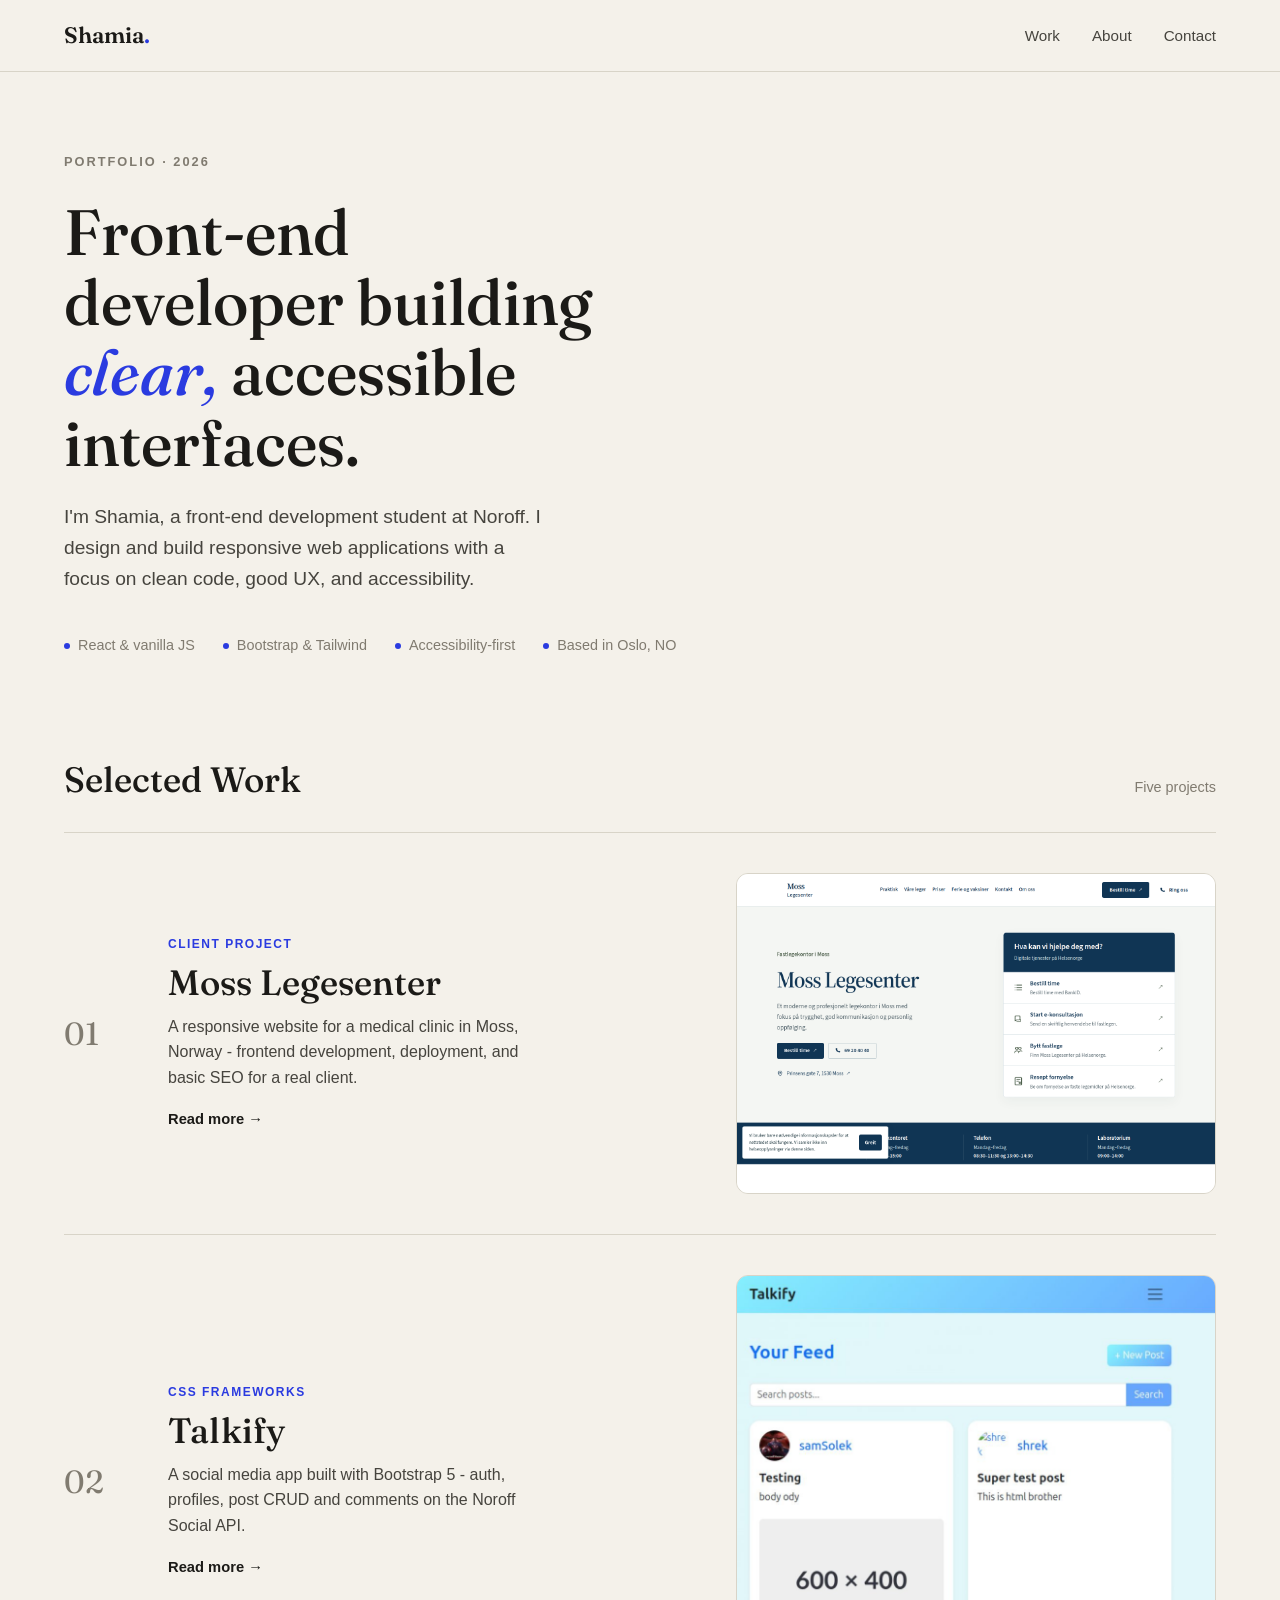
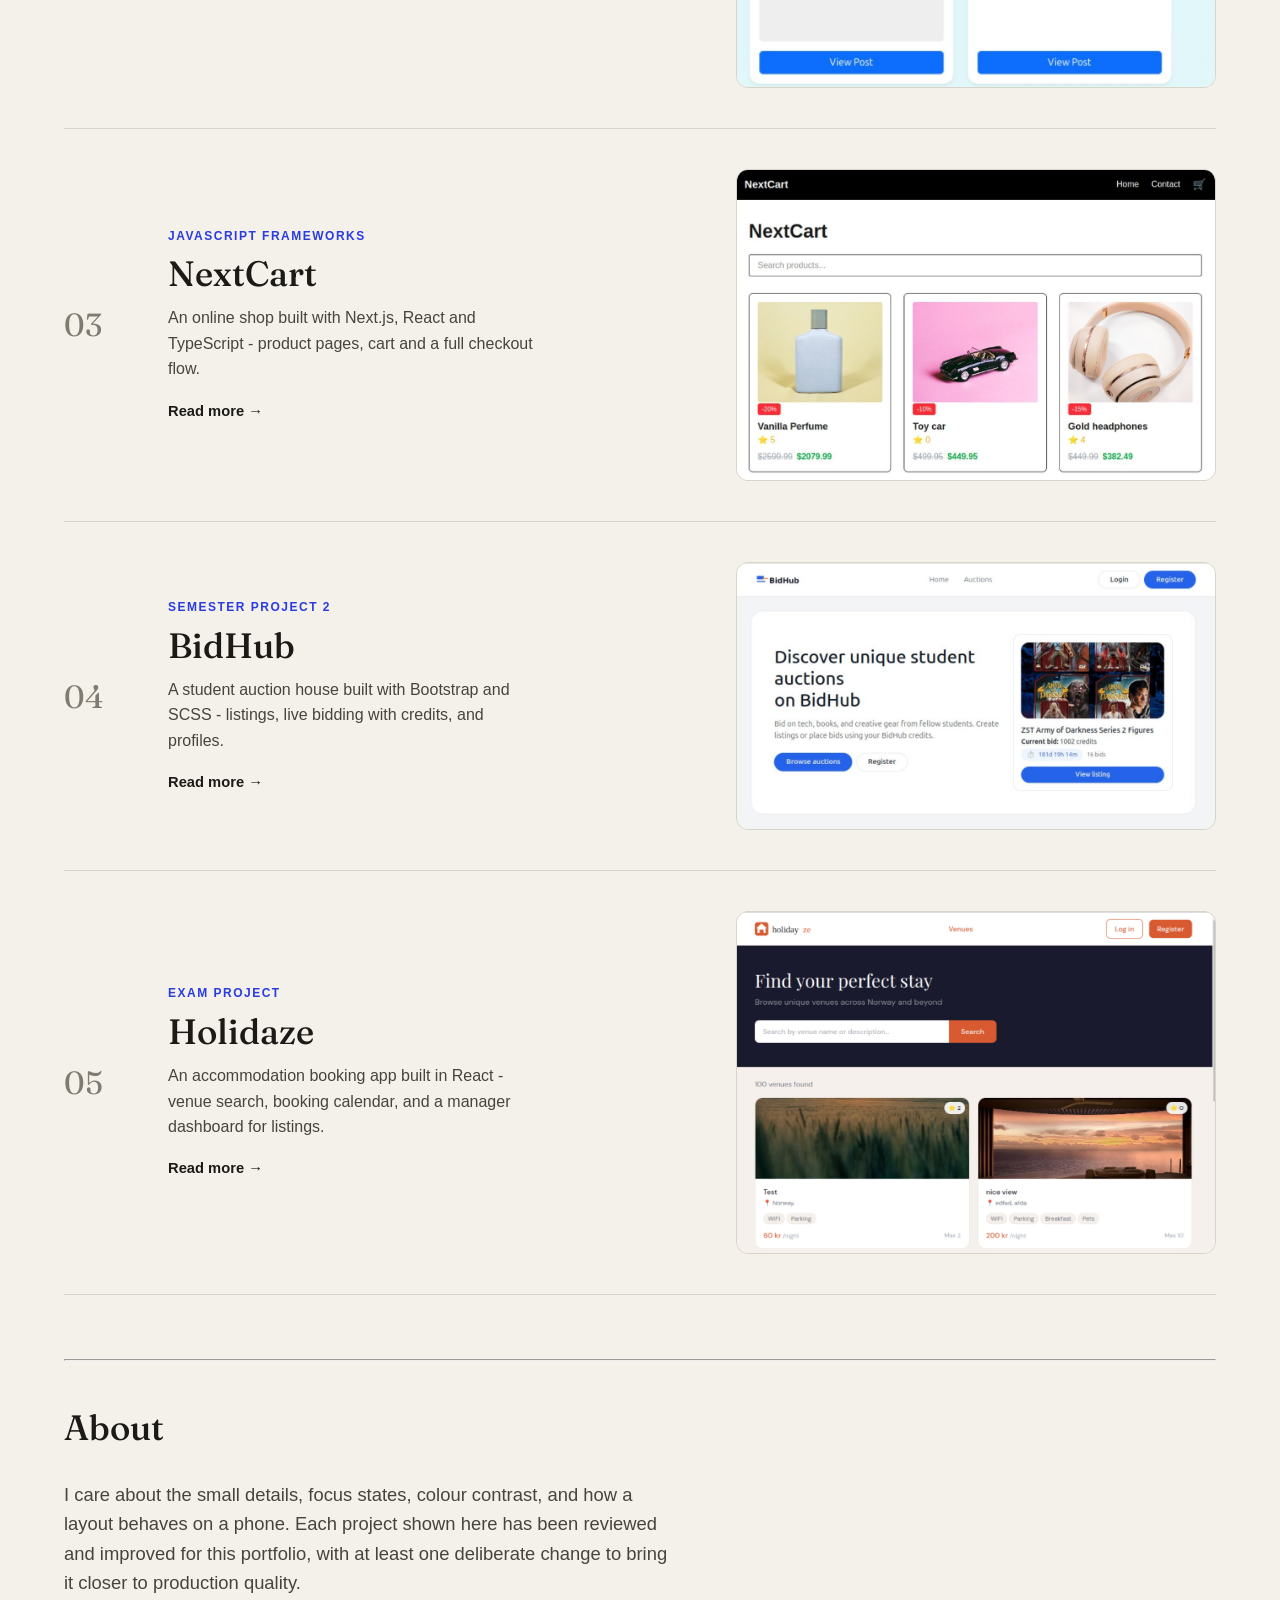
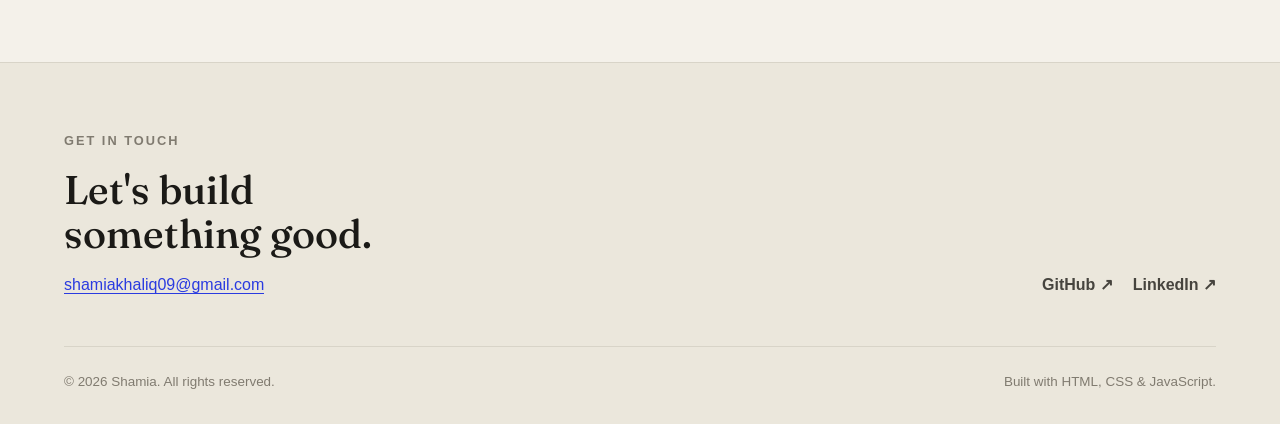
==== commit 9fe616f8: "Match Moss Legesenter to existing project detail flow" ====
--- a/index.html
+++ b/index.html
@@ -64,23 +64,16 @@
         </div>
 
         <div class="work-list">
-          <a
-            class="card"
-            href="https://mosslegesenter.no"
-            target="_blank"
-            rel="noopener noreferrer"
-          >
+          <a class="card" href="project-moss-legesenter.html">
             <span class="card-index">01</span>
             <div class="card-body">
               <p class="card-kicker">Client Project</p>
               <h3 class="card-title">Moss Legesenter</h3>
               <p class="card-desc">
-                A responsive website created for a real medical clinic in Moss,
-                Norway. The project included frontend development, Netlify
-                deployment, custom domain setup, HTTPS, Google Search Console,
-                and basic SEO configuration.
-              </p>
-              <span class="read-more">View live site ↗</span>
+                A responsive website for a medical clinic in Moss, Norway -
+                frontend development, deployment, and basic SEO for a real client.
+              </p>
+              <span class="read-more">Read more &rarr;</span>
             </div>
             <div class="card-media">
               <img
